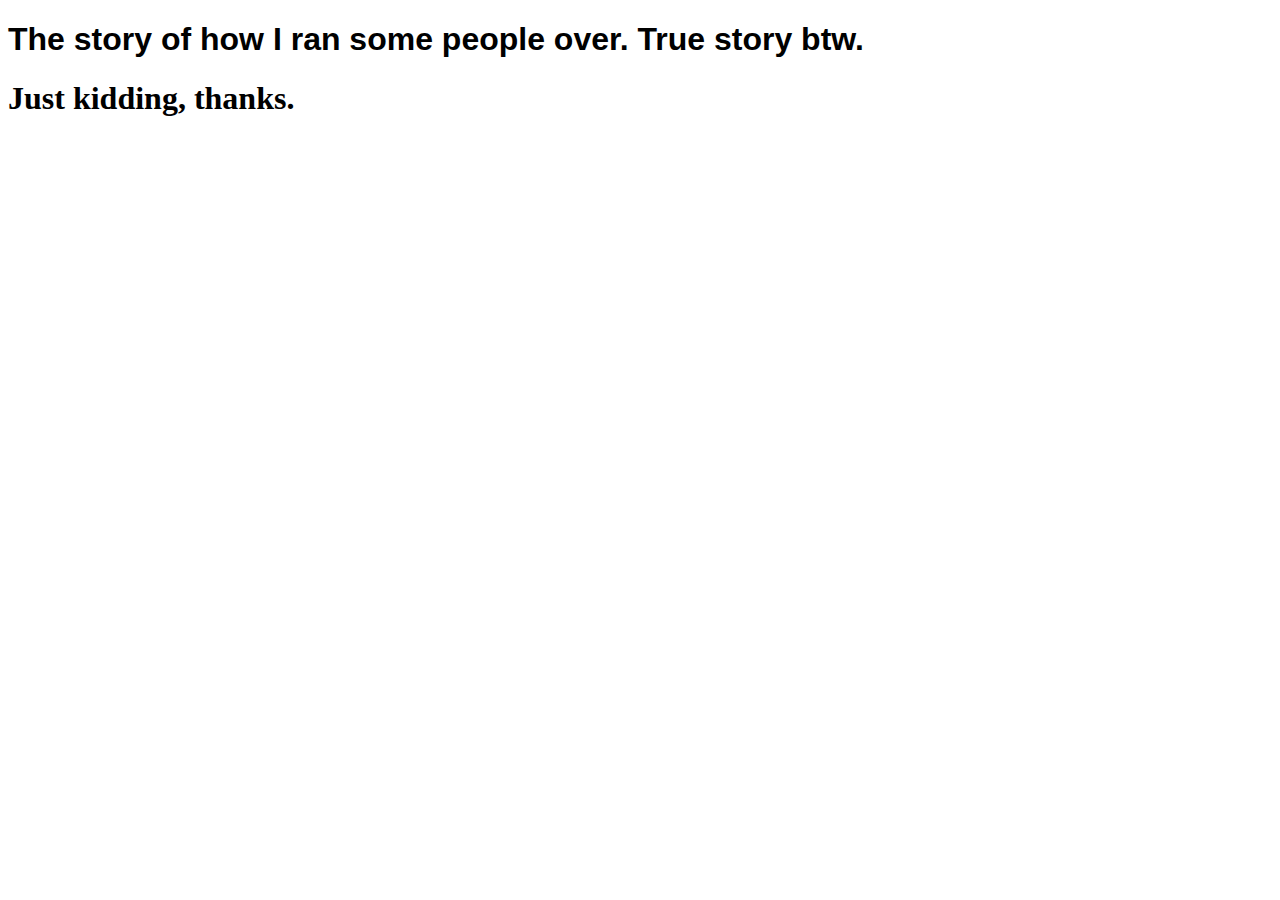
==== jk.html @ 75c2a15e "Create jk.html" ====
<!dOcTyPe HtMl>
<html lang="en-US">
  <head><title>The story of how I ran some people over.</title><style>p {line-height:200%;font-size:150%;}</style></head>
  <body>
    <h1 style="font-family:cursive,Arial">The story of how I ran some people over. True story btw.</h1>
  <h1>
  Just kidding, thanks.
  </h1>
  </body>
  </html>
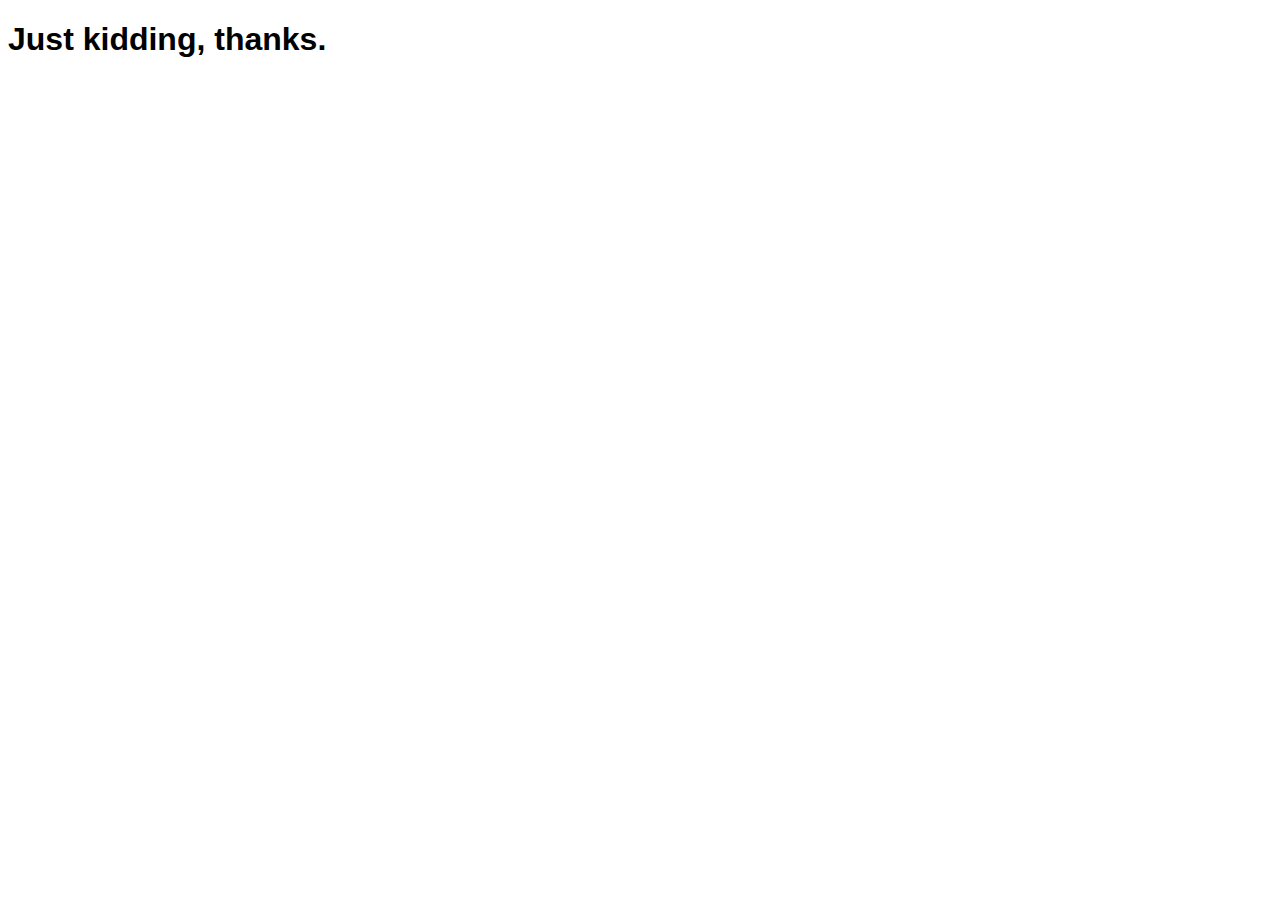
==== commit 9d1033c8: "Update jk.html" ====
--- a/jk.html
+++ b/jk.html
@@ -1,10 +1,7 @@
 <!dOcTyPe HtMl>
 <html lang="en-US">
-  <head><title>The story of how I ran some people over.</title><style>p {line-height:200%;font-size:150%;}</style></head>
+  <head><title>Just kidding.</title><style>p {line-height:200%;font-size:150%;}</style></head>
   <body>
-    <h1 style="font-family:cursive,Arial">The story of how I ran some people over. True story btw.</h1>
-  <h1>
-  Just kidding, thanks.
-  </h1>
+    <h1 style="font-family:cursive,Arial">Just kidding, thanks.</h1>
   </body>
   </html>
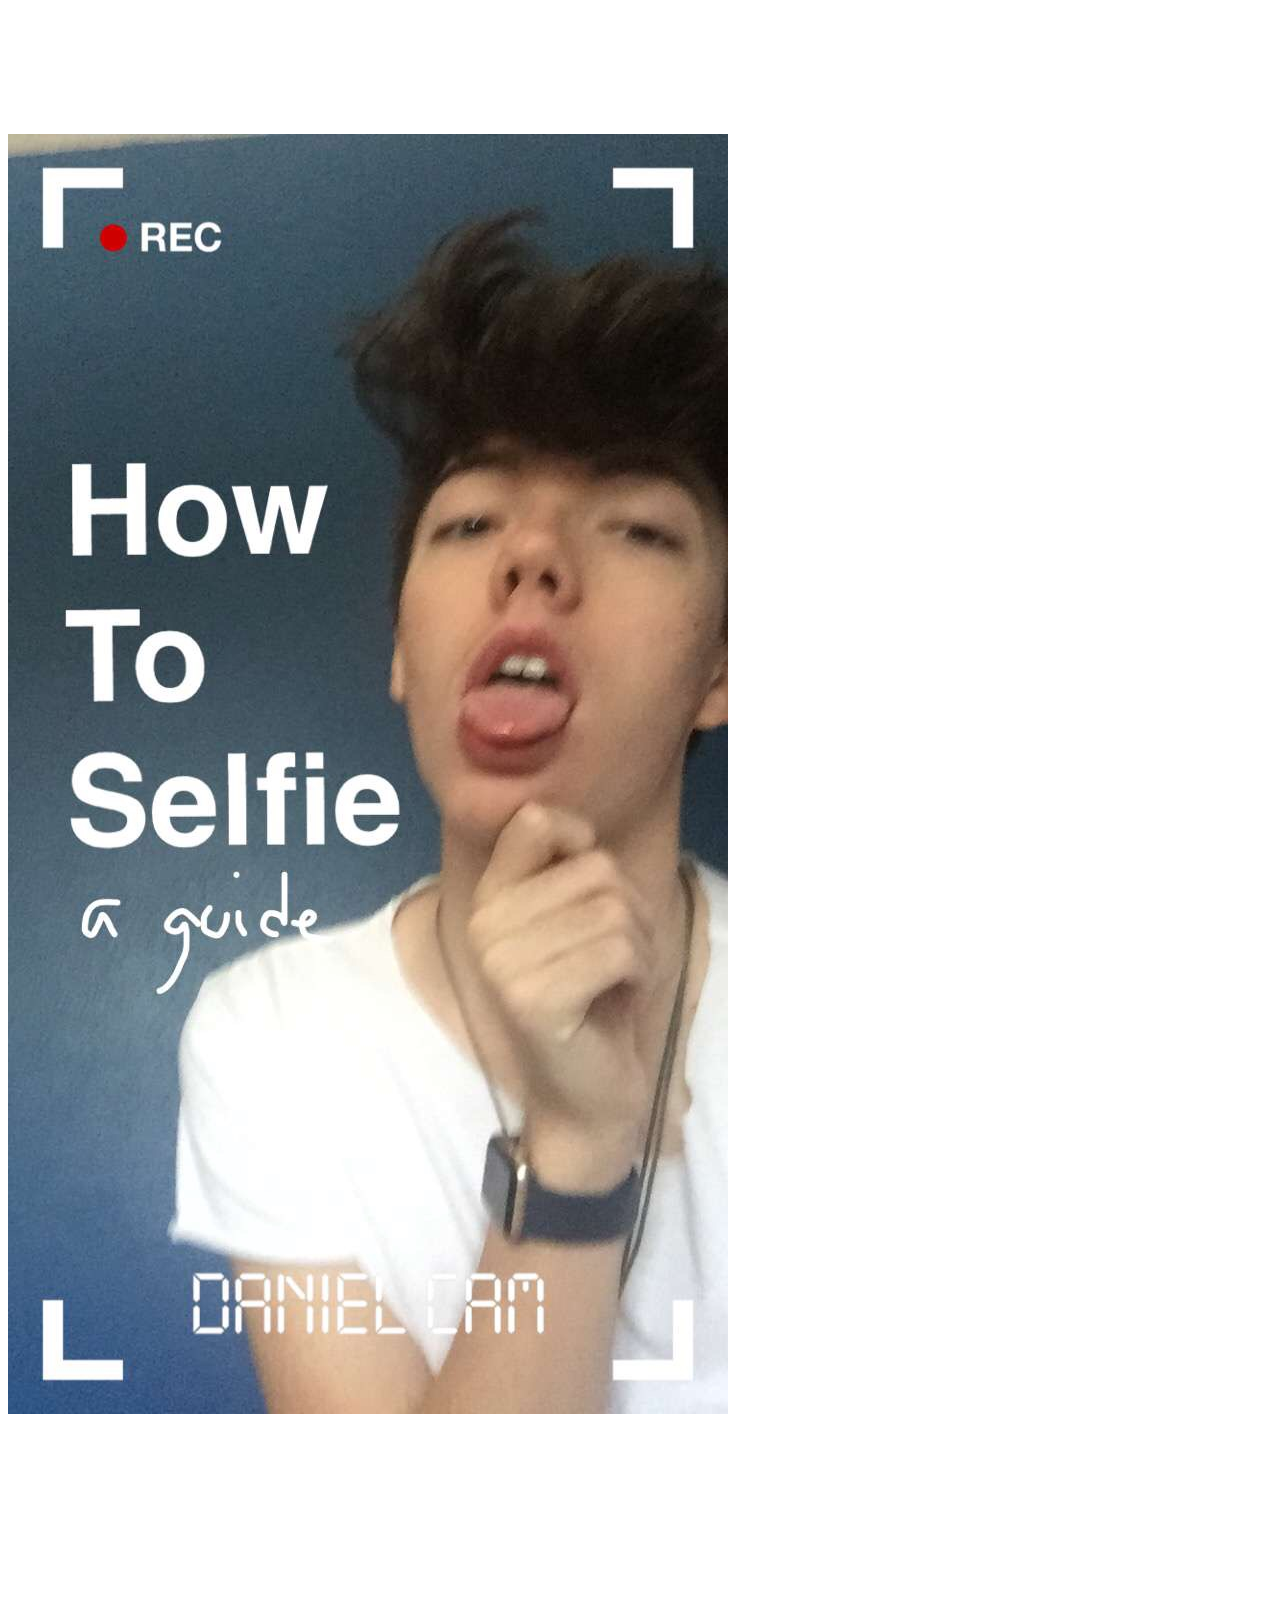
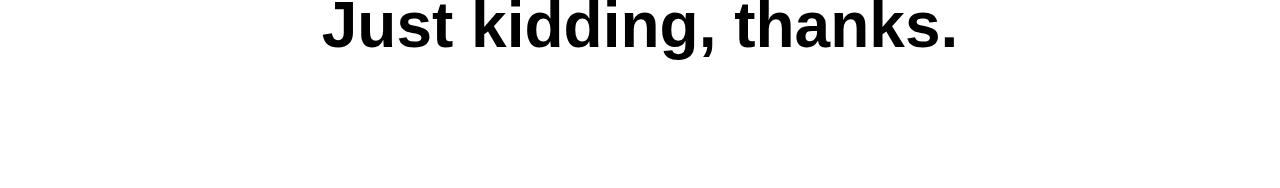
==== commit 8f5e0c4e: "Update jk.html" ====
--- a/jk.html
+++ b/jk.html
@@ -2,6 +2,7 @@
 <html lang="en-US">
   <head><title>Just kidding.</title><style>p {line-height:200%;font-size:150%;}</style></head>
   <body>
-    <h1 style="font-family:cursive,Arial">Just kidding, thanks.</h1>
+    <img src="/assets/images/IMG_4230.JPG" style="margin-top:10%;" />
+    <h1 style="font-family:cursive,Arial;font-size:4em;text-align:center;padding-top:10%;margin-bottom:10%;">Just kidding, thanks.</h1>
   </body>
   </html>
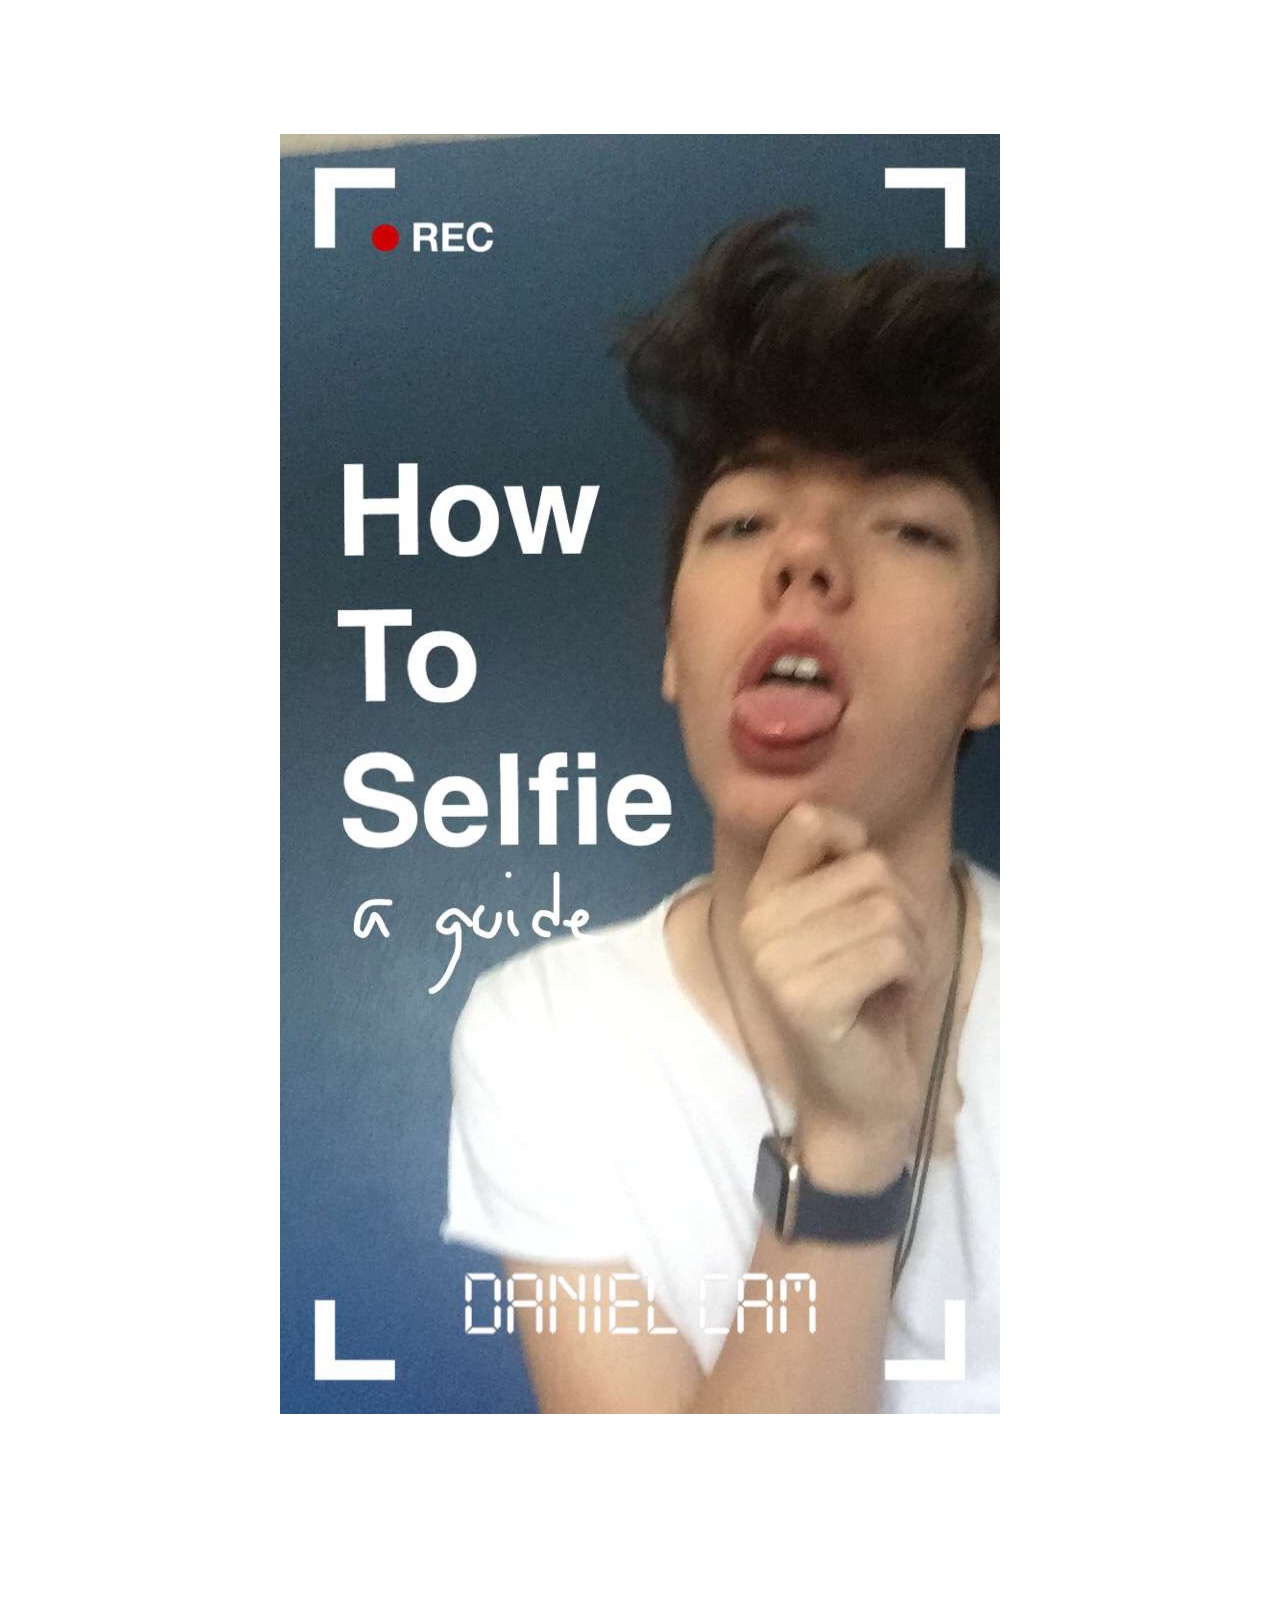
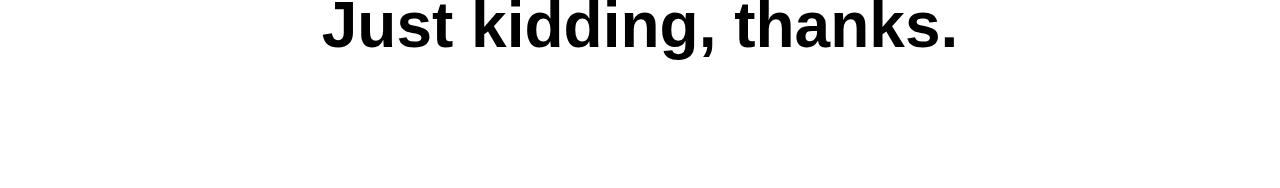
==== commit 0ec02eb5: "Update jk.html" ====
--- a/jk.html
+++ b/jk.html
@@ -2,7 +2,7 @@
 <html lang="en-US">
   <head><title>Just kidding.</title><style>p {line-height:200%;font-size:150%;}</style></head>
   <body>
-    <img src="/assets/images/IMG_4230.JPG" style="margin-top:10%;" />
+    <center><img src="/assets/images/IMG_4230.JPG" style="margin-top:10%;"></center>
     <h1 style="font-family:cursive,Arial;font-size:4em;text-align:center;padding-top:10%;margin-bottom:10%;">Just kidding, thanks.</h1>
   </body>
   </html>
